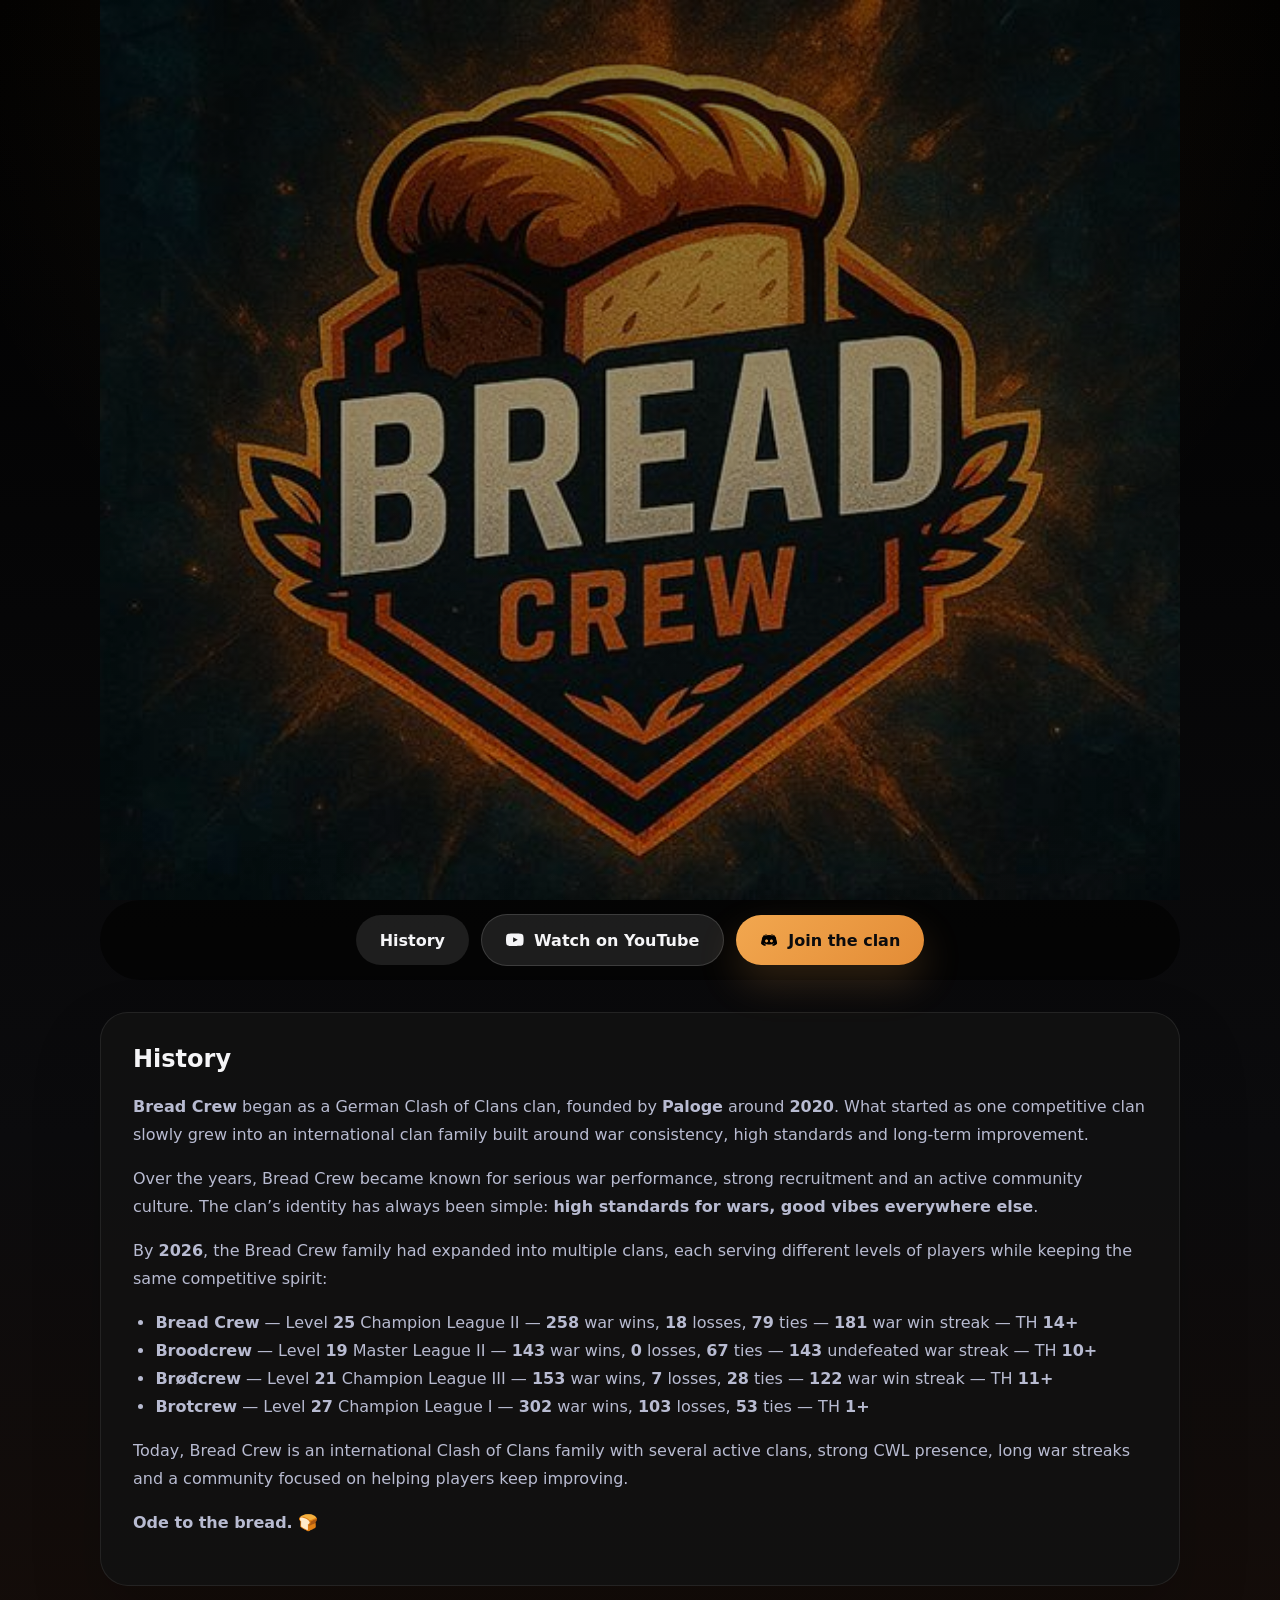
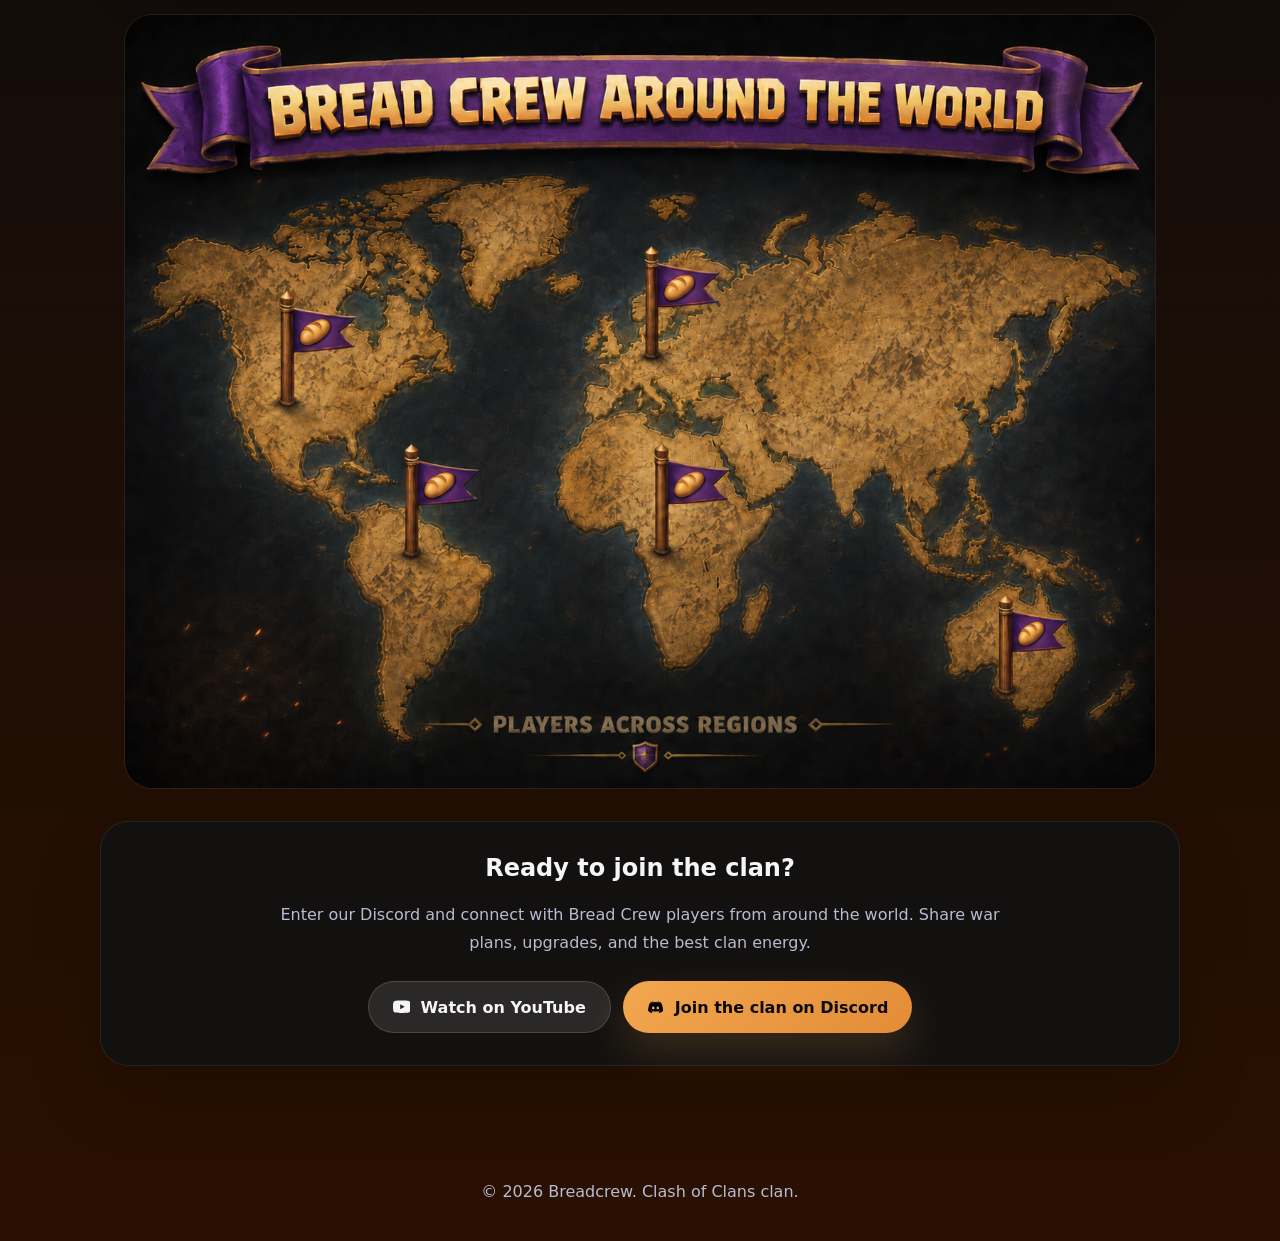
==== index.html @ b308700b "Add files via upload" ====
<!DOCTYPE html>
<html lang="en-US">
<head>
  <meta charset="UTF-8" />
  <meta name="viewport" content="width=device-width, initial-scale=1.0" />
  <title>Bread Crew | Clash of Clans Clan</title>
  <link rel="stylesheet" href="styles.css" />
</head>
<body>
  <main>
    <section class="hero"></section>

    <nav class="nav-menu">
      <a class="button" href="#history">History</a>
      <a class="button button-secondary youtube-button" href="https://www.youtube.com/channel/UCLmD2WN4v5698R3k-Q07QJw" target="_blank" rel="noopener noreferrer" aria-label="Watch on YouTube">
        <svg class="youtube-icon" viewBox="0 0 24 24" aria-hidden="true">
          <path d="M23.5 6.2a3.01 3.01 0 0 0-2.12-2.12C19.56 3.5 12 3.5 12 3.5s-7.56 0-9.38.58A3.01 3.01 0 0 0 .5 6.2 31.3 31.3 0 0 0 0 12a31.3 31.3 0 0 0 .5 5.8 3.01 3.01 0 0 0 2.12 2.12c1.82.58 9.38.58 9.38.58s7.56 0 9.38-.58a3.01 3.01 0 0 0 2.12-2.12A31.3 31.3 0 0 0 24 12a31.3 31.3 0 0 0-.5-5.8ZM9.75 15.5V8.5l6.25 3.5-6.25 3.5Z" fill="currentColor"/>
        </svg>
        <span>Watch on YouTube</span>
      </a>
      <a class="button button-primary discord-button" href="https://discord.com/invite/breadcrew" target="_blank" rel="noopener noreferrer" aria-label="Join the clan on Discord">
        <img class="discord-icon" src="discord-icon.png" alt="Discord" />
        <span>Join the clan</span>
      </a>
    </nav>

    <section id="history" class="content-block">
      <h2>History</h2>
      <p><strong>Bread Crew</strong> began as a German Clash of Clans clan, founded by <strong>Paloge</strong> around <strong>2020</strong>. What started as one competitive clan slowly grew into an international clan family built around war consistency, high standards and long-term improvement.</p>
      <p>Over the years, Bread Crew became known for serious war performance, strong recruitment and an active community culture. The clan’s identity has always been simple: <strong>high standards for wars, good vibes everywhere else</strong>.</p>
      <p>By <strong>2026</strong>, the Bread Crew family had expanded into multiple clans, each serving different levels of players while keeping the same competitive spirit:</p>
      <ul>
        <li><strong>Bread Crew</strong> — Level <strong>25</strong> Champion League II — <strong>258</strong> war wins, <strong>18</strong> losses, <strong>79</strong> ties — <strong>181</strong> war win streak — TH <strong>14+</strong></li>
        <li><strong>Broodcrew</strong> — Level <strong>19</strong> Master League II — <strong>143</strong> war wins, <strong>0</strong> losses, <strong>67</strong> ties — <strong>143</strong> undefeated war streak — TH <strong>10+</strong></li>
        <li><strong>Brøđcrew</strong> — Level <strong>21</strong> Champion League III — <strong>153</strong> war wins, <strong>7</strong> losses, <strong>28</strong> ties — <strong>122</strong> war win streak — TH <strong>11+</strong></li>
        <li><strong>Brotcrew</strong> — Level <strong>27</strong> Champion League I — <strong>302</strong> war wins, <strong>103</strong> losses, <strong>53</strong> ties — TH <strong>1+</strong></li>
      </ul>
      <p>Today, Bread Crew is an international Clash of Clans family with several active clans, strong CWL presence, long war streaks and a community focused on helping players keep improving.</p>
      <p><strong>Ode to the bread. 🍞</strong></p>
    </section>

    <section class="map-section">
      <img src="map.png" alt="Bread Crew map showing players around the world" />
    </section>

    <section class="cta-block content-block">
      <h2>Ready to join the clan?</h2>
      <p>Enter our Discord and connect with Bread Crew players from around the world. Share war plans, upgrades, and the best clan energy.</p>
      <div class="cta-actions">
        <a class="button button-secondary youtube-button" href="https://www.youtube.com/channel/UCLmD2WN4v5698R3k-Q07QJw" target="_blank" rel="noopener noreferrer" aria-label="Watch on YouTube">
          <svg class="youtube-icon" viewBox="0 0 24 24" aria-hidden="true">
            <path d="M23.5 6.2a3.01 3.01 0 0 0-2.12-2.12C19.56 3.5 12 3.5 12 3.5s-7.56 0-9.38.58A3.01 3.01 0 0 0 .5 6.2 31.3 31.3 0 0 0 0 12a31.3 31.3 0 0 0 .5 5.8 3.01 3.01 0 0 0 2.12 2.12c1.82.58 9.38.58 9.38.58s7.56 0 9.38-.58a3.01 3.01 0 0 0 2.12-2.12A31.3 31.3 0 0 0 24 12a31.3 31.3 0 0 0-.5-5.8ZM9.75 15.5V8.5l6.25 3.5-6.25 3.5Z" fill="currentColor"/>
          </svg>
          <span>Watch on YouTube</span>
        </a>
        <a class="button button-primary discord-button" href="https://discord.com/invite/breadcrew" target="_blank" rel="noopener noreferrer" aria-label="Join the clan on Discord">
          <img class="discord-icon" src="discord-icon.png" alt="Discord" />
          <span>Join the clan on Discord</span>
        </a>
      </div>
    </section>
  </main>

  <footer class="site-footer">
    <p>© 2026 Breadcrew. Clash of Clans clan.</p>
  </footer>
</body>
</html>
---- styles.css ----
:root {
  color-scheme: dark;
  --bg: #121212;
  --surface: #1f1f2a;
  --surface-strong: #2f3040;
  --text: #f5f5f7;
  --muted: #b8bbd1;
  --accent: #f2a74f;
  --accent-strong: #e38c36;
  --border: rgba(255, 255, 255, 0.08);
}

* {
  box-sizing: border-box;
}

body {
  margin: 0;
  font-family: Inter, system-ui, -apple-system, BlinkMacSystemFont, sans-serif;
  background: radial-gradient(circle at top, rgba(242, 167, 79, 0.10), transparent 25%),
    linear-gradient(180deg, #000000 0%, #0b0b0d 40%, #2a1000 100%);
  color: var(--text);
  min-height: 100vh;
}

.site-header {
  display: flex;
  align-items: center;
  justify-content: flex-start;
  gap: 1rem;
  padding: 1rem 1.5rem;
  background: transparent;
  border-bottom: 1px solid rgba(255, 255, 255, 0.08);
}

.brand {
  display: flex;
  align-items: center;
  gap: 0.85rem;
}

.logo {
  width: 3rem;
  height: 3rem;
  display: grid;
  place-items: center;
  font-size: 1.5rem;
  background: linear-gradient(135deg, #f2a74f, #e38c36);
  border-radius: 1rem;
}

.nav-menu {
  display: flex;
  flex-wrap: wrap;
  gap: 0.75rem;
  justify-content: center;
  align-items: center;
  width: 100%;
  background: rgba(0, 0, 0, 0.6);
  border-radius: 999px;
  padding: 0.9rem 1rem;
  margin: 0 0 2rem 0;
  position: relative;
  z-index: 1;
}

.nav-menu a.button {
  padding: 0.95rem 1.5rem;
  border-radius: 999px;
  text-decoration: none;
  font-weight: 700;
  transition: transform 0.2s ease, box-shadow 0.2s ease, background 0.2s ease;
  background: rgba(255, 255, 255, 0.1);
  color: var(--text);
}

.nav-menu a.button:not(.button-primary):hover,
.nav-menu a.button:not(.button-primary):focus-visible {
  background: rgba(255, 255, 255, 0.18);
  transform: translateY(-2px);
}

.nav-menu a.button-primary {
  background: linear-gradient(135deg, var(--accent), var(--accent-strong));
  color: #0b0b0d;
  box-shadow: 0 18px 40px rgba(242, 167, 79, 0.18);
}

.nav-menu a.button-primary:hover,
.nav-menu a.button-primary:focus-visible {
  transform: translateY(-2px);
  box-shadow: 0 22px 45px rgba(242, 167, 79, 0.24);
}

main {
  padding: 0 0 3rem;
  max-width: 1080px;
  margin: 0 auto;
}

.hero {
  position: relative;
  height: 100vh;
  background-image: 
    linear-gradient(180deg, rgba(0, 0, 0, 0.2), rgba(0, 0, 0, 0.15)),
    url('./header.jpg');
  background-size: cover;
  background-position: center;
  background-repeat: no-repeat;
  background-attachment: fixed;
}

.hero::before {
  content: '';
  position: absolute;
  inset: 0;
  background: linear-gradient(180deg, rgba(0,0,0,0.35), rgba(0,0,0,0.1));
  pointer-events: none;
}

.map-section {
  margin: 0 1.5rem 2rem;
  border: 1px solid var(--border);
  border-radius: 28px;
  overflow: hidden;
}

.map-section img {
  display: block;
  width: 100%;
  height: auto;
  object-fit: cover;
}

.content-block {
  background: rgba(18, 18, 18, 0.92);
  border: 1px solid var(--border);
  border-radius: 28px;
  padding: 2rem;
  margin-bottom: 1.75rem;
  box-shadow: 0 32px 70px rgba(0, 0, 0, 0.18);
}

.cta-block {
  text-align: center;
}

.cta-block p {
  max-width: 720px;
  margin: 0 auto 1.5rem;
}

.button {
  display: inline-flex;
  align-items: center;
  justify-content: center;
  padding: 0.95rem 1.5rem;
  border-radius: 999px;
  text-decoration: none;
  font-weight: 700;
  transition: transform 0.2s ease, box-shadow 0.2s ease, background 0.2s ease;
}

.button-primary {
  background: linear-gradient(135deg, var(--accent), var(--accent-strong));
  color: #0b0b0d;
  box-shadow: 0 18px 40px rgba(242, 167, 79, 0.18);
}

.button-secondary {
  background: rgba(255, 255, 255, 0.1);
  border: 1px solid rgba(255, 255, 255, 0.14);
  color: var(--text);
}

.youtube-button {
  gap: 0.65rem;
}

.youtube-icon,
.discord-icon {
  width: 1.1rem;
  height: 1.1rem;
  flex-shrink: 0;
  display: inline-flex;
  object-fit: contain;
}

.discord-button {
  gap: 0.65rem;
}

.button-primary:hover,
.button-primary:focus-visible,
.button-secondary:hover,
.button-secondary:focus-visible {
  transform: translateY(-2px);
}

.cta-actions {
  display: flex;
  flex-wrap: wrap;
  justify-content: center;
  gap: 0.75rem;
}

.content-block h2 {
  margin-top: 0;
}

.content-block p,
.content-block li {
  color: var(--muted);
  line-height: 1.75;
}

.content-block ul,
.content-block ol {
  margin: 1rem 0 0 1.4rem;
  padding: 0;
}

.cards {
  display: grid;
  grid-template-columns: repeat(auto-fit, minmax(220px, 1fr));
  gap: 1rem;
  margin-top: 1.25rem;
}

.card {
  background: var(--surface);
  border: 1px solid var(--border);
  border-radius: 22px;
  padding: 1.35rem;
}

.card h3 {
  margin: 0 0 0.75rem;
}

.site-footer {
  text-align: center;
  padding: 1.5rem;
  color: var(--muted);
}

@media (max-width: 720px) {
  .site-header {
    flex-direction: column;
    align-items: flex-start;
  }

  .nav-menu {
    justify-content: center;
  }

  .hero {
    height: auto;
    min-height: 60vh;
    background-attachment: scroll;
    background-size: contain;
    background-position: center;
    background-repeat: no-repeat;
  }

  .map-section img {
    max-width: 100%;
  }

  main {
    padding: 1.5rem 0 2.5rem;
  }
}
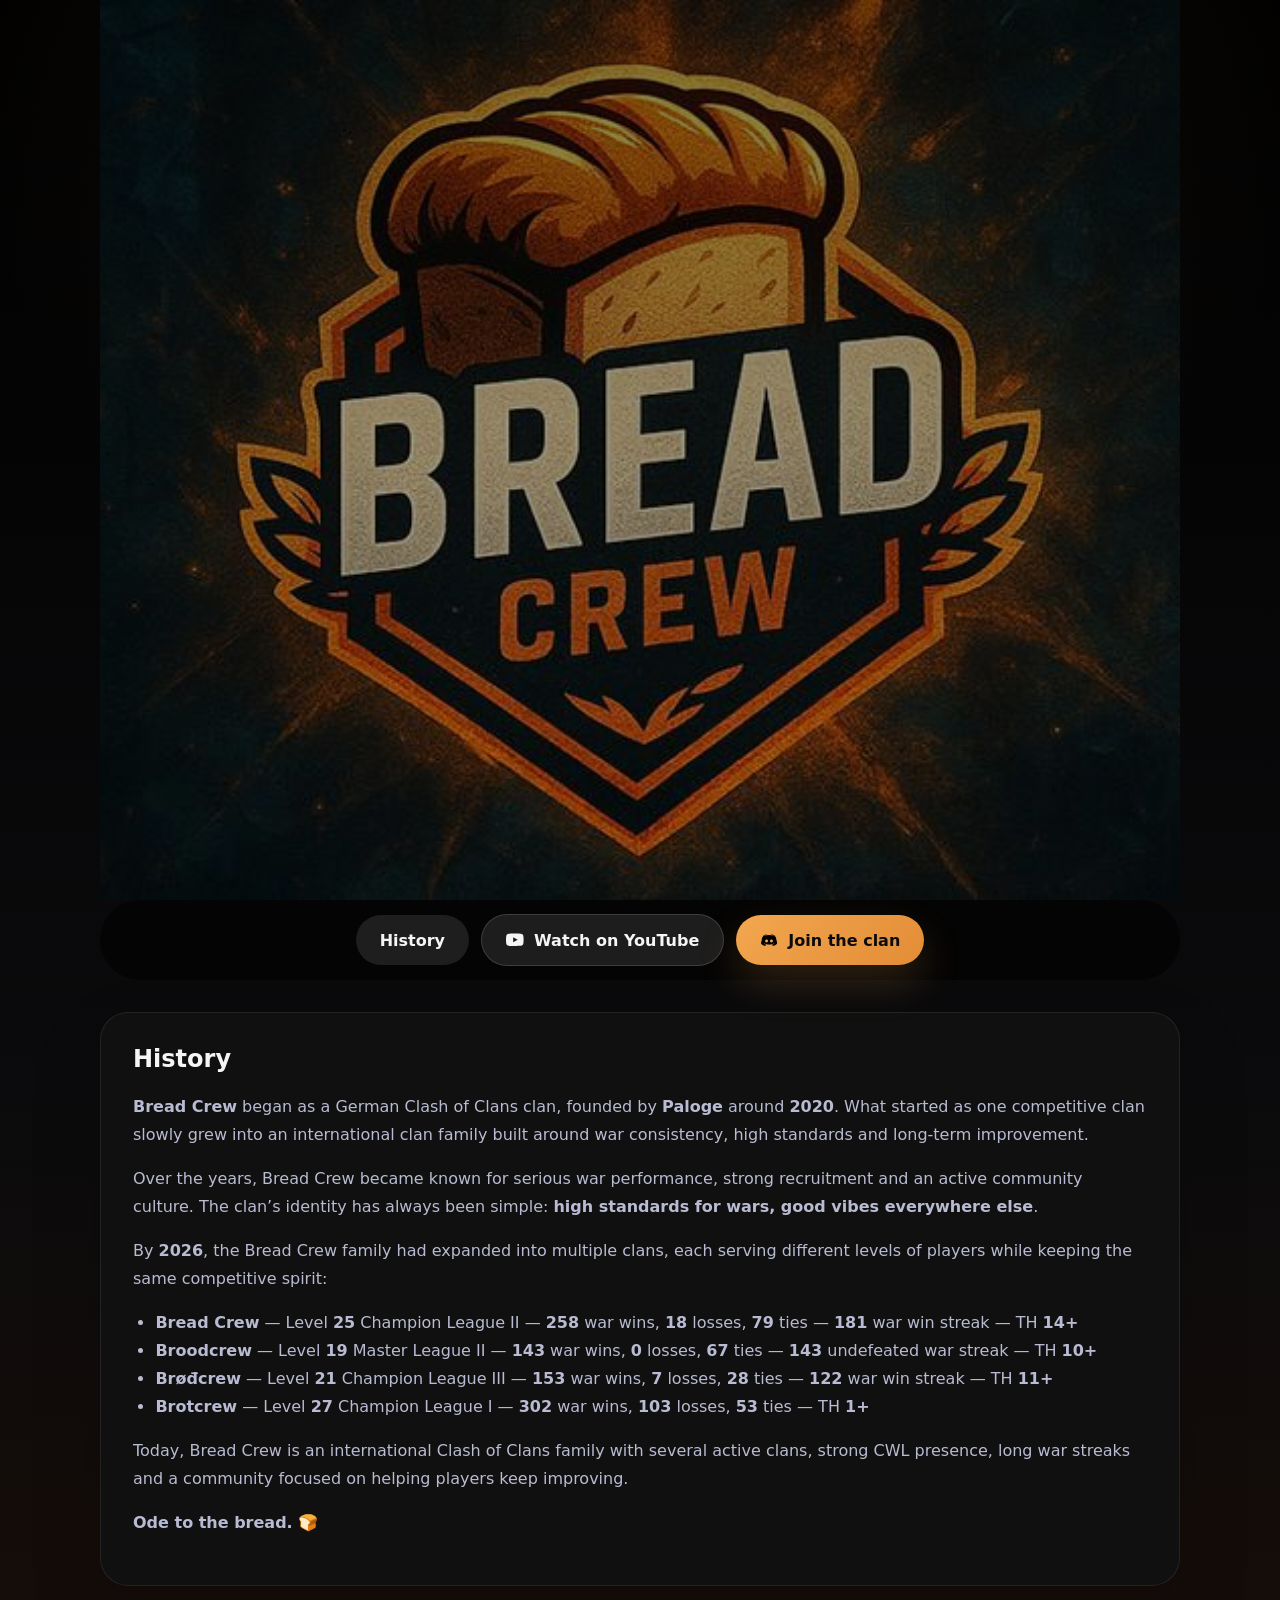
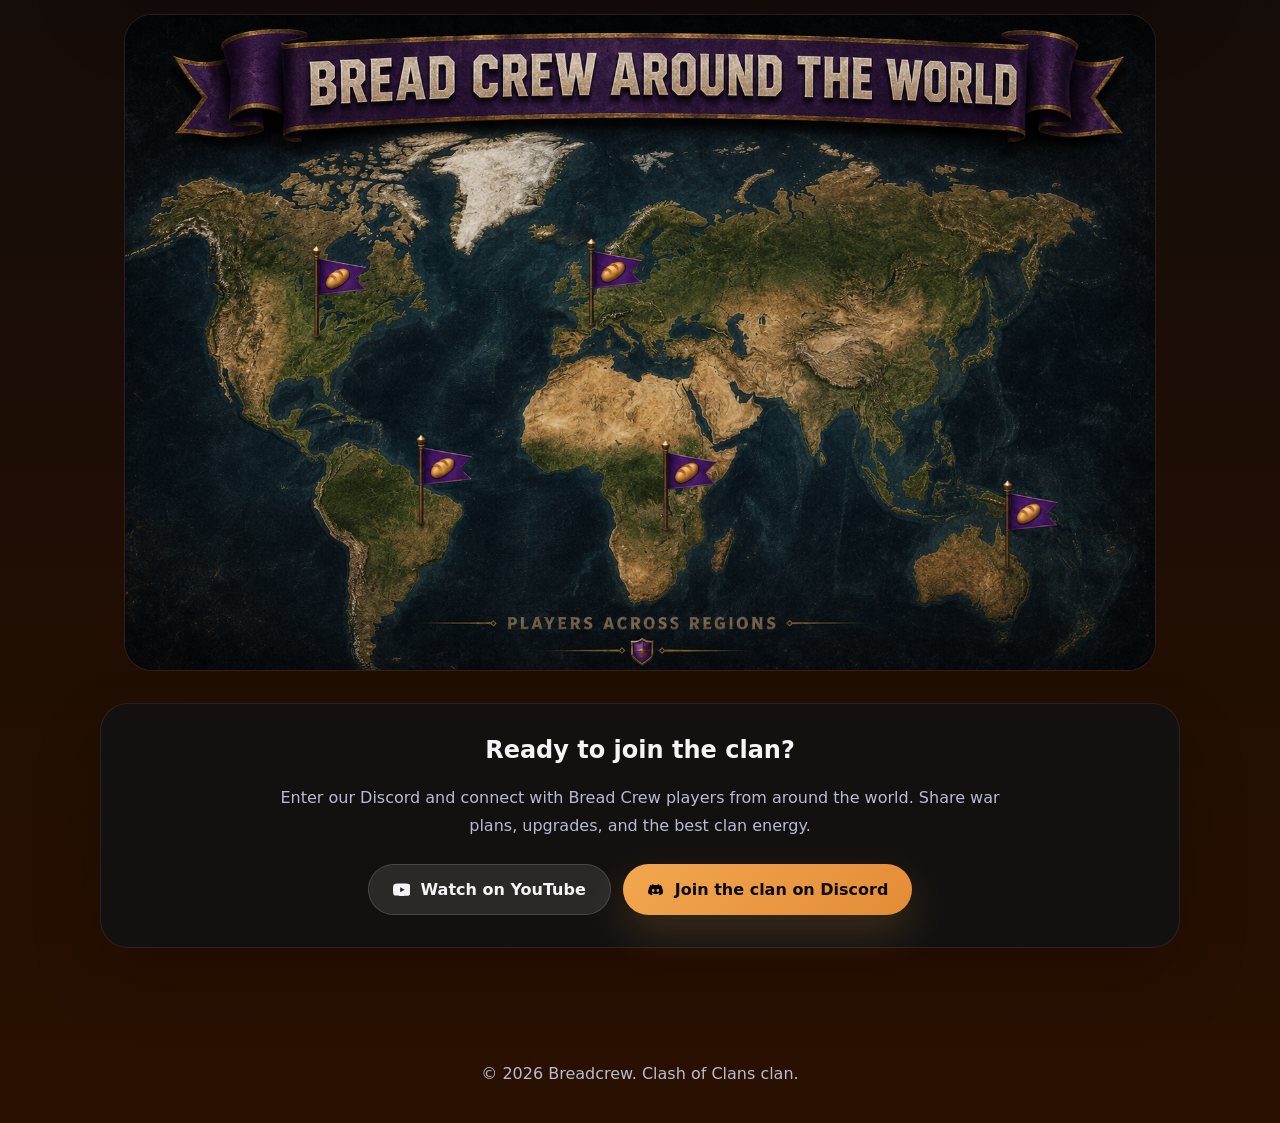
==== commit 50ac51a4: "Add files via upload" ====
--- a/index.html
+++ b/index.html
@@ -4,6 +4,7 @@
   <meta charset="UTF-8" />
   <meta name="viewport" content="width=device-width, initial-scale=1.0" />
   <title>Bread Crew | Clash of Clans Clan</title>
+  <link rel="icon" type="image/png" href="favicon.png" />
   <link rel="stylesheet" href="styles.css" />
 </head>
 <body>
--- a/styles.css
+++ b/styles.css
@@ -100,14 +100,15 @@
 
 .hero {
   position: relative;
-  height: 100vh;
+  min-height: 70svh;
+  height: clamp(60svh, 72vw, 100svh);
   background-image: 
     linear-gradient(180deg, rgba(0, 0, 0, 0.2), rgba(0, 0, 0, 0.15)),
     url('./header.jpg');
   background-size: cover;
   background-position: center;
   background-repeat: no-repeat;
-  background-attachment: fixed;
+  background-attachment: scroll;
 }
 
 .hero::before {
@@ -255,10 +256,9 @@
   }
 
   .hero {
+    min-height: 50svh;
     height: auto;
-    min-height: 60vh;
-    background-attachment: scroll;
-    background-size: contain;
+    background-size: cover;
     background-position: center;
     background-repeat: no-repeat;
   }
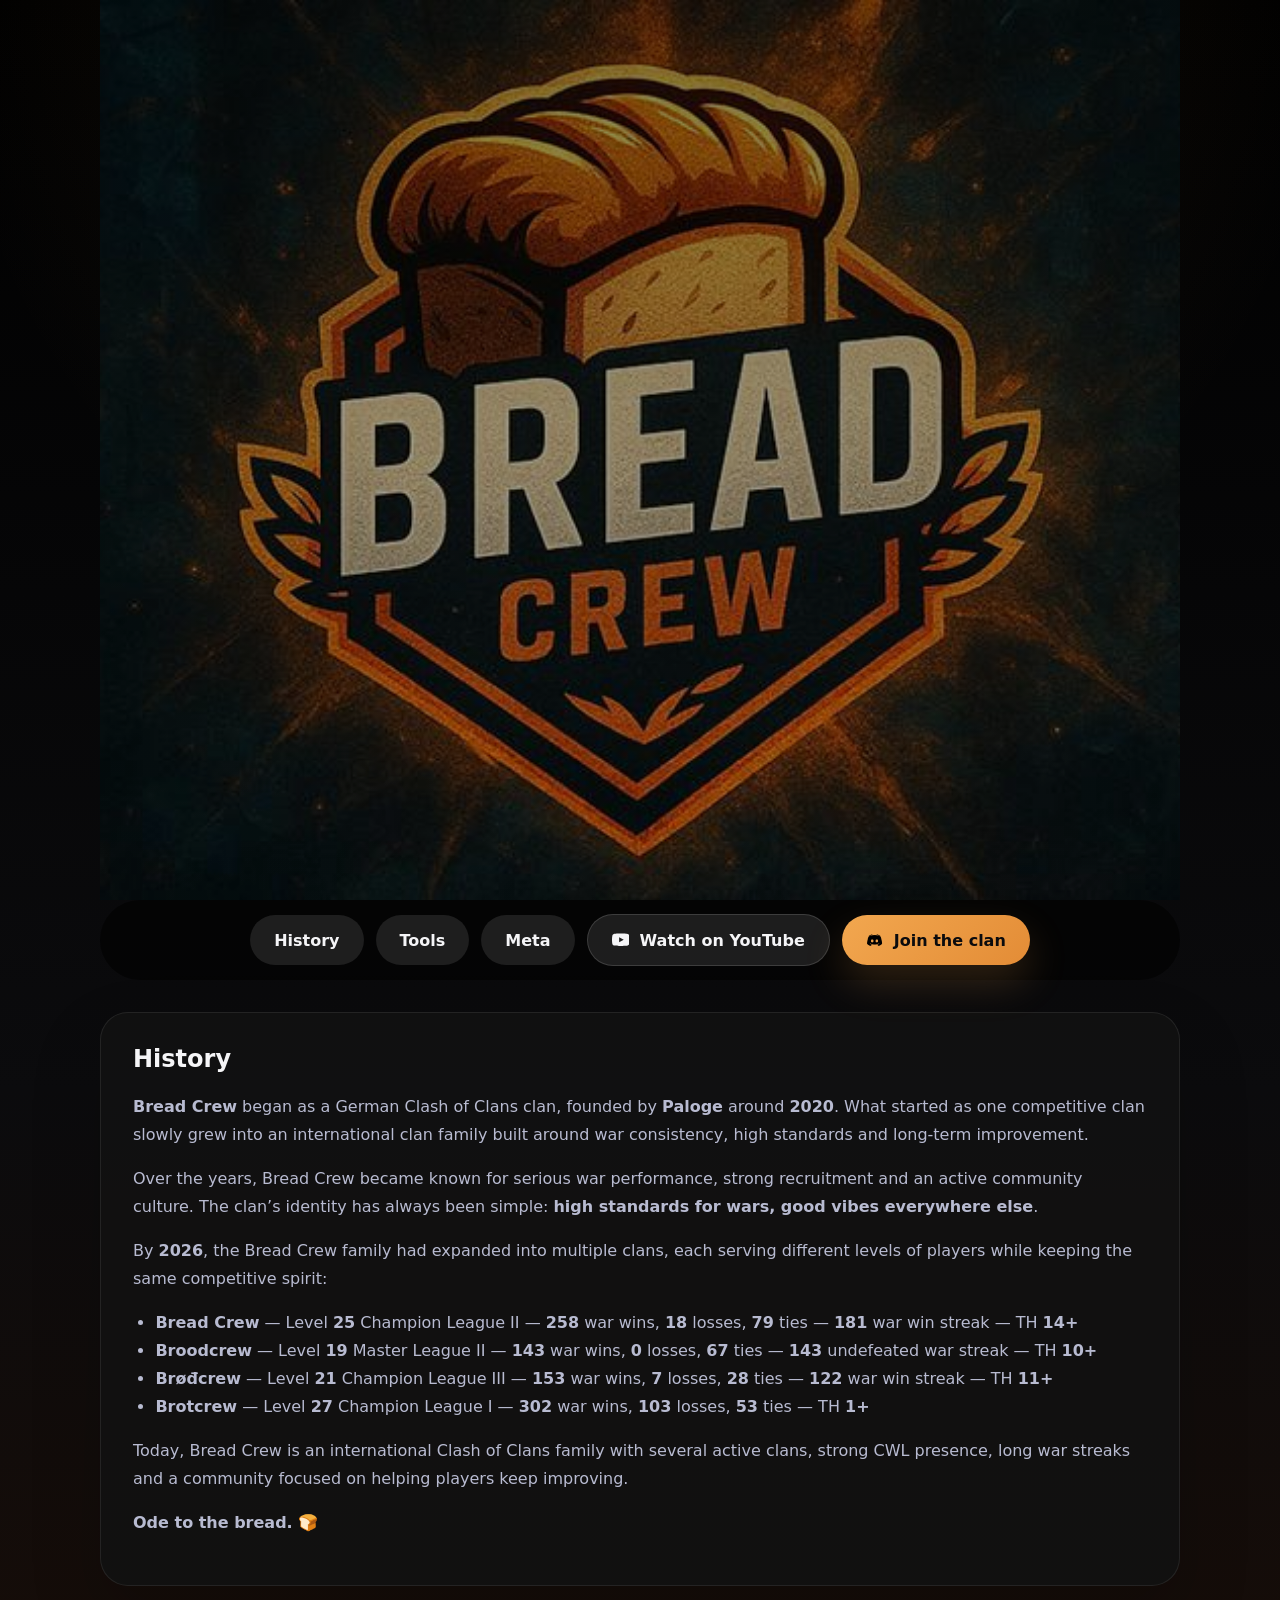
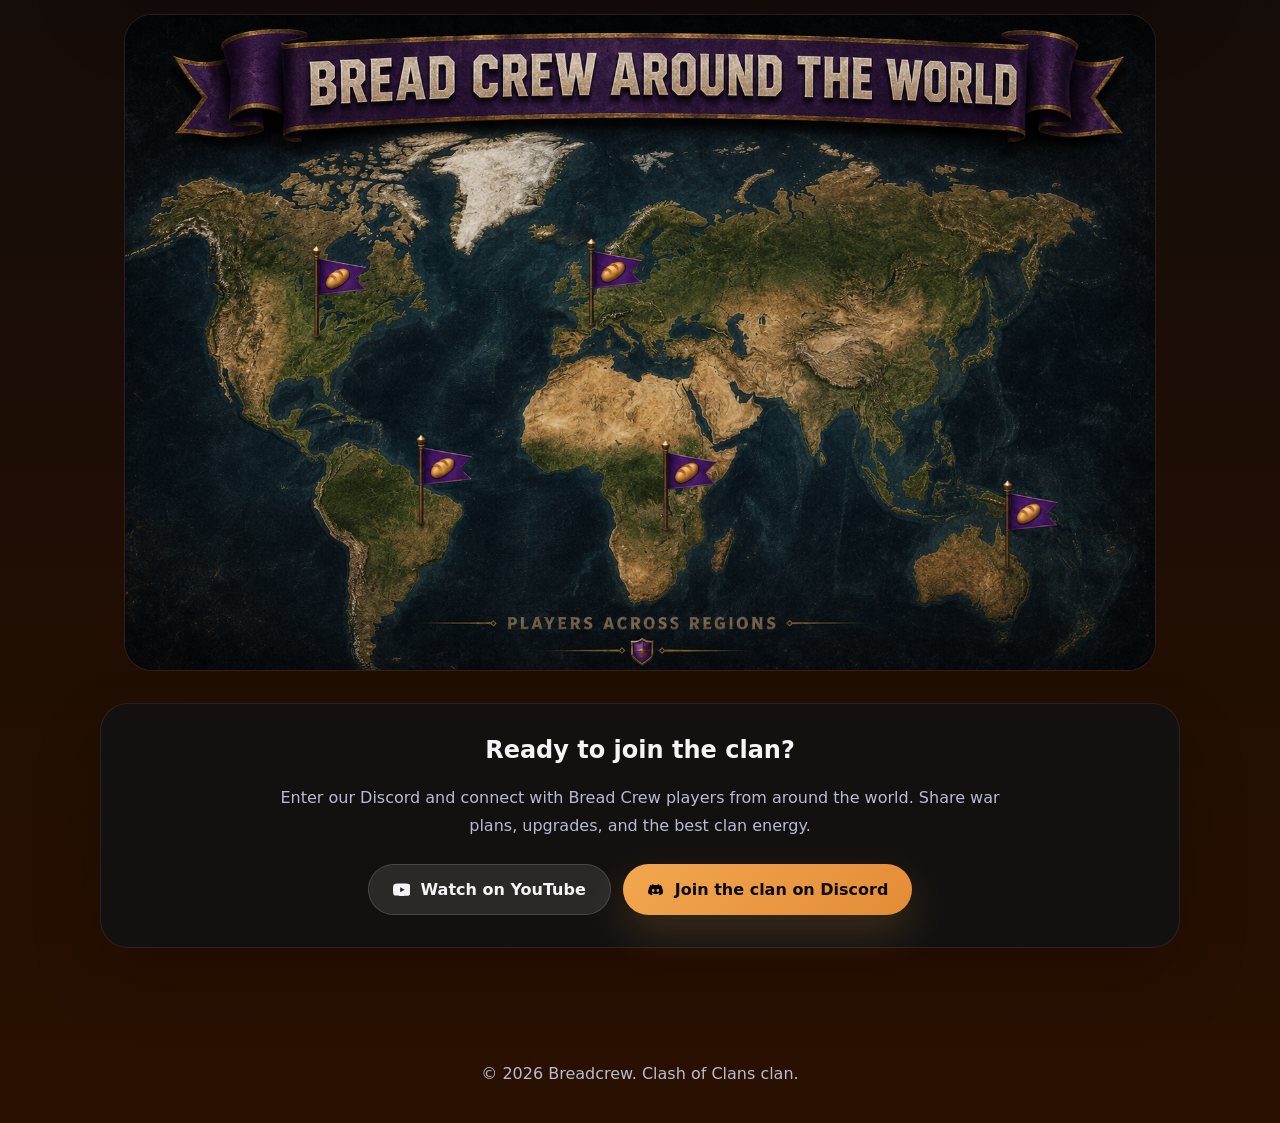
==== commit 64a2139d: "Atualizar o index.html" ====
--- a/index.html
+++ b/index.html
@@ -13,6 +13,8 @@
 
     <nav class="nav-menu">
       <a class="button" href="#history">History</a>
+      <a class="button" href="tools.html">Tools</a>
+      <a class="button" href="meta.html">Meta</a>
       <a class="button button-secondary youtube-button" href="https://www.youtube.com/channel/UCLmD2WN4v5698R3k-Q07QJw" target="_blank" rel="noopener noreferrer" aria-label="Watch on YouTube">
         <svg class="youtube-icon" viewBox="0 0 24 24" aria-hidden="true">
           <path d="M23.5 6.2a3.01 3.01 0 0 0-2.12-2.12C19.56 3.5 12 3.5 12 3.5s-7.56 0-9.38.58A3.01 3.01 0 0 0 .5 6.2 31.3 31.3 0 0 0 0 12a31.3 31.3 0 0 0 .5 5.8 3.01 3.01 0 0 0 2.12 2.12c1.82.58 9.38.58 9.38.58s7.56 0 9.38-.58a3.01 3.01 0 0 0 2.12-2.12A31.3 31.3 0 0 0 24 12a31.3 31.3 0 0 0-.5-5.8ZM9.75 15.5V8.5l6.25 3.5-6.25 3.5Z" fill="currentColor"/>
